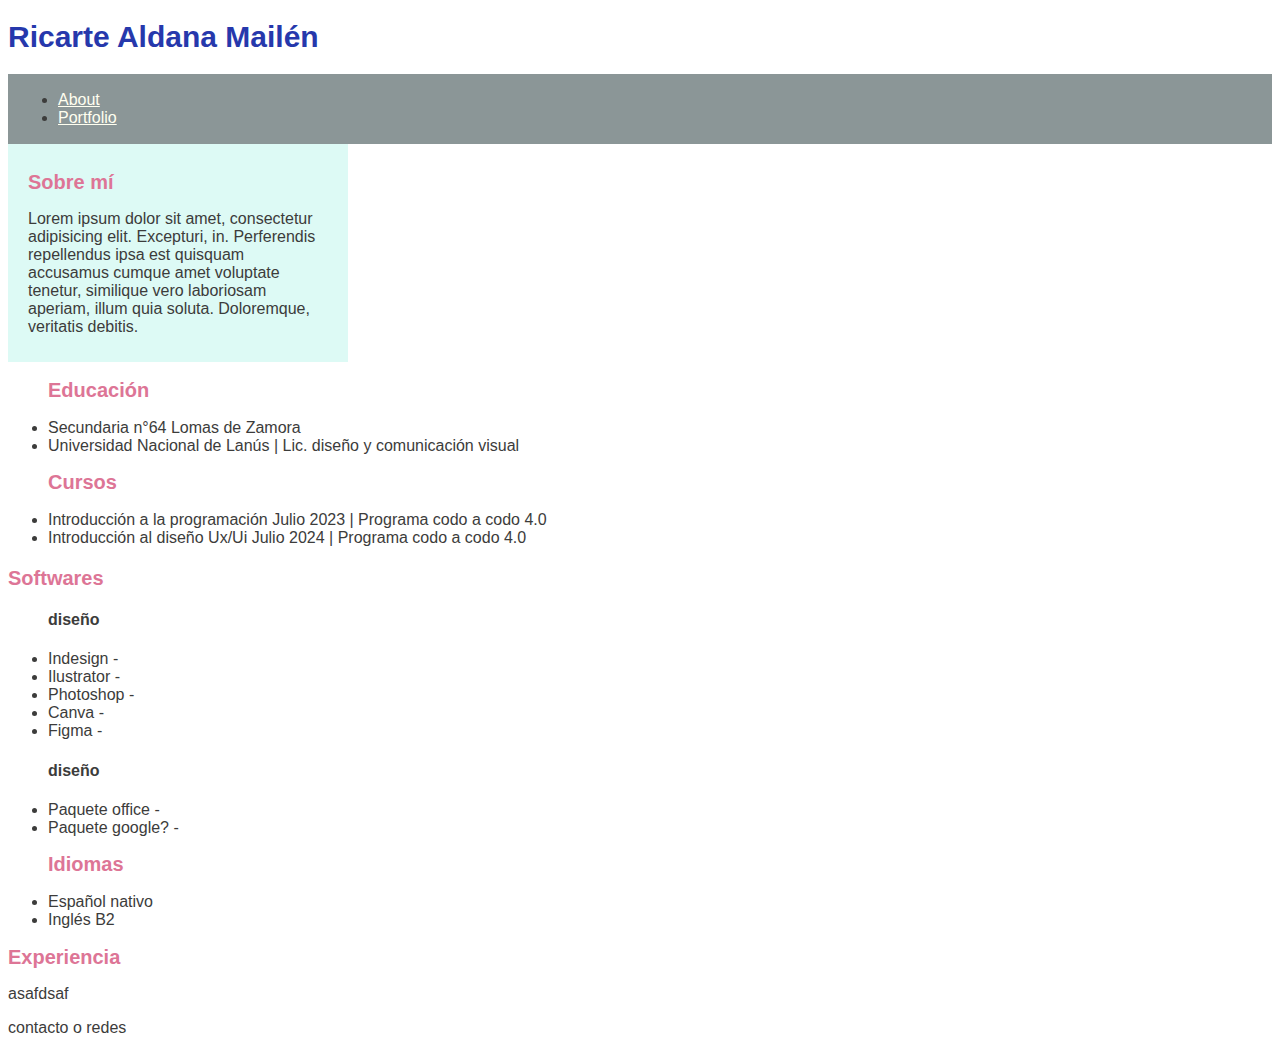
==== index.html @ f85ead5a "se agrego clases y padding a un par de cosas" ====
<!DOCTYPE html>
<html lang="es">
<head>
    <meta charset="UTF-8">
    <title>Clase 2 - css</title>
    <link href="styles.css" rel="stylesheet" type="text/css">
</head>
<body>

</body>
    <header> <h1>Ricarte Aldana Mailén</h1>
        <nav class="navega">
            <ul>
                <li><a href="#">About</a></li>
                <li><a href="#">Portfolio</a></li>
            </ul>
        </nav>
    </header>

    <main>
        <section class="sobre-mi"> <!--***SOBRE MI***-->
            <h2>Sobre mí</h2>
            <p>Lorem ipsum dolor sit amet, consectetur adipisicing elit. Excepturi, in. Perferendis repellendus ipsa est quisquam accusamus cumque amet voluptate tenetur, similique vero laboriosam aperiam, illum quia soluta. Doloremque, veritatis debitis.</p>
        </section>
        <section><!--***EDUCACION***-->
            <ul>
            <h2>Educación</h2>
                <li>Secundaria n°64 Lomas de Zamora</li>
                <li>Universidad Nacional de Lanús | Lic. diseño y comunicación visual</li>
            <h2>Cursos</h2>
                <li>Introducción a la programación 
                    Julio 2023 | Programa codo a codo 4.0</li>
              
                <li>Introducción al diseño Ux/Ui 
                    Julio 2024 | Programa codo a codo 4.0</li>
            </ul>
        </section>
        <section><!--***SOFTWARES***-->
            <h3>Softwares</h3>
            <ul><h4>diseño</h4>
                <li>Indesign - </li>
                <li>Ilustrator - </li>
                <li>Photoshop - </li>
                <li>Canva - </li>
                <li>Figma - </li>
            </ul>
            <ul><h4>diseño</h4>
                <li>Paquete office - </li>
                <li>Paquete google? -</li>
            </ul>
        </section>
        <section><!--***IDIOMAS?***-->
            <ul><h2>Idiomas</h2>
            <li>Español nativo</li>
            <li>Inglés B2</li>
        </ul>
        </section>
        <section><!--***EXPERIENCIA***-->
            <h2>Experiencia</h2>
            <p>asafdsaf</p>
           
        </section>
    </main>
    <footer>
        <p>contacto o redes</p>
    </footer>


<!-- Clase 1
    <header>
        <h1>Soy un header h1</h1>
        <span>etiqueta que funciona inline</span>
        <span>| etiqueta que funciona inline</span>
        <h2>Soy un header h2</h2>
        <h3>este es un nuevo mensaje 22.29hs</h3>
    </header>
    <nav>esto es un navegador</nav>
    <main>
        <section>
            <h3>sección h3</h3>
            <article>article</article>
            <h2>Lola</h2>
            <img src="img/lola.JPG" width="" height="200" alt="lola en el techo<3"> 
            <span> <img src="img/lola_sentada.jpg" width="" height="200" alt="lola sentada mirando el horizonte(?)"> </span>
            <span> <img src="img/lola_durmiendo.jpg" width="" height="200" alt="lola mimiendo"> </span>
           
            <h2>Simon</h2>
            <img src="img/simon.JPG" width="" height="200" alt="simon mirando tu alma"> 
            <span> <img src="img/simon_sentado.jpg" width="" height="200" alt="simon sentado en la playa"> </span>
            <span> <img src="img/simon_durmiendo.jpg" width="" height="200" alt="simon mimiendo"> </span>
        </section>
        <aside>soy un aside</aside>
    </main>
    <footer>footer</footer>



-->

</html>
<!--

subir a git: ir a consola.
escribir |  git status
            git add . (el punto añade todo los cambios, otherwise poner nombre especifico file)
            git commit -m "texto descripcion q se cambio"

            git push -u origin main
----------------------------------
            git pull para llamar los cambios hechos en github x otra personas, hacer esto antes de empezar a cambiar algo x si le pusieron notas o cosas asi)
-->
---- styles.css ----
@charset "utf-8";
h1{
    color: #2638ac;
    font-size: 30px; 
    font-family: Arial, Helvetica, sans-serif;
}
h2,h3{
    color: #DD7596;
    font-size: 20px; 
    font-family: Arial, Helvetica, sans-serif;
}
p, ul{
    color: #3C3C3B;
    font-family: 'Franklin Gothic Medium', 'Arial Narrow', Arial, sans-serif;
}
html{
    color: rgb(240, 240, 219);
}
.sobre-mi{
    background-color: rgb(221, 250, 245);
    width: 300px;
    padding-left: 20px;
    padding-right: 20px;
    padding-top: 10px;
    padding-bottom: 10px;
}
.navega{
    background-color: #8b9697; 
    padding-left: 10px;
    padding-right: 10px;
    padding-top: 1px;
    padding-bottom: 1px;
}
a{
    color: #FFFFF0;
}
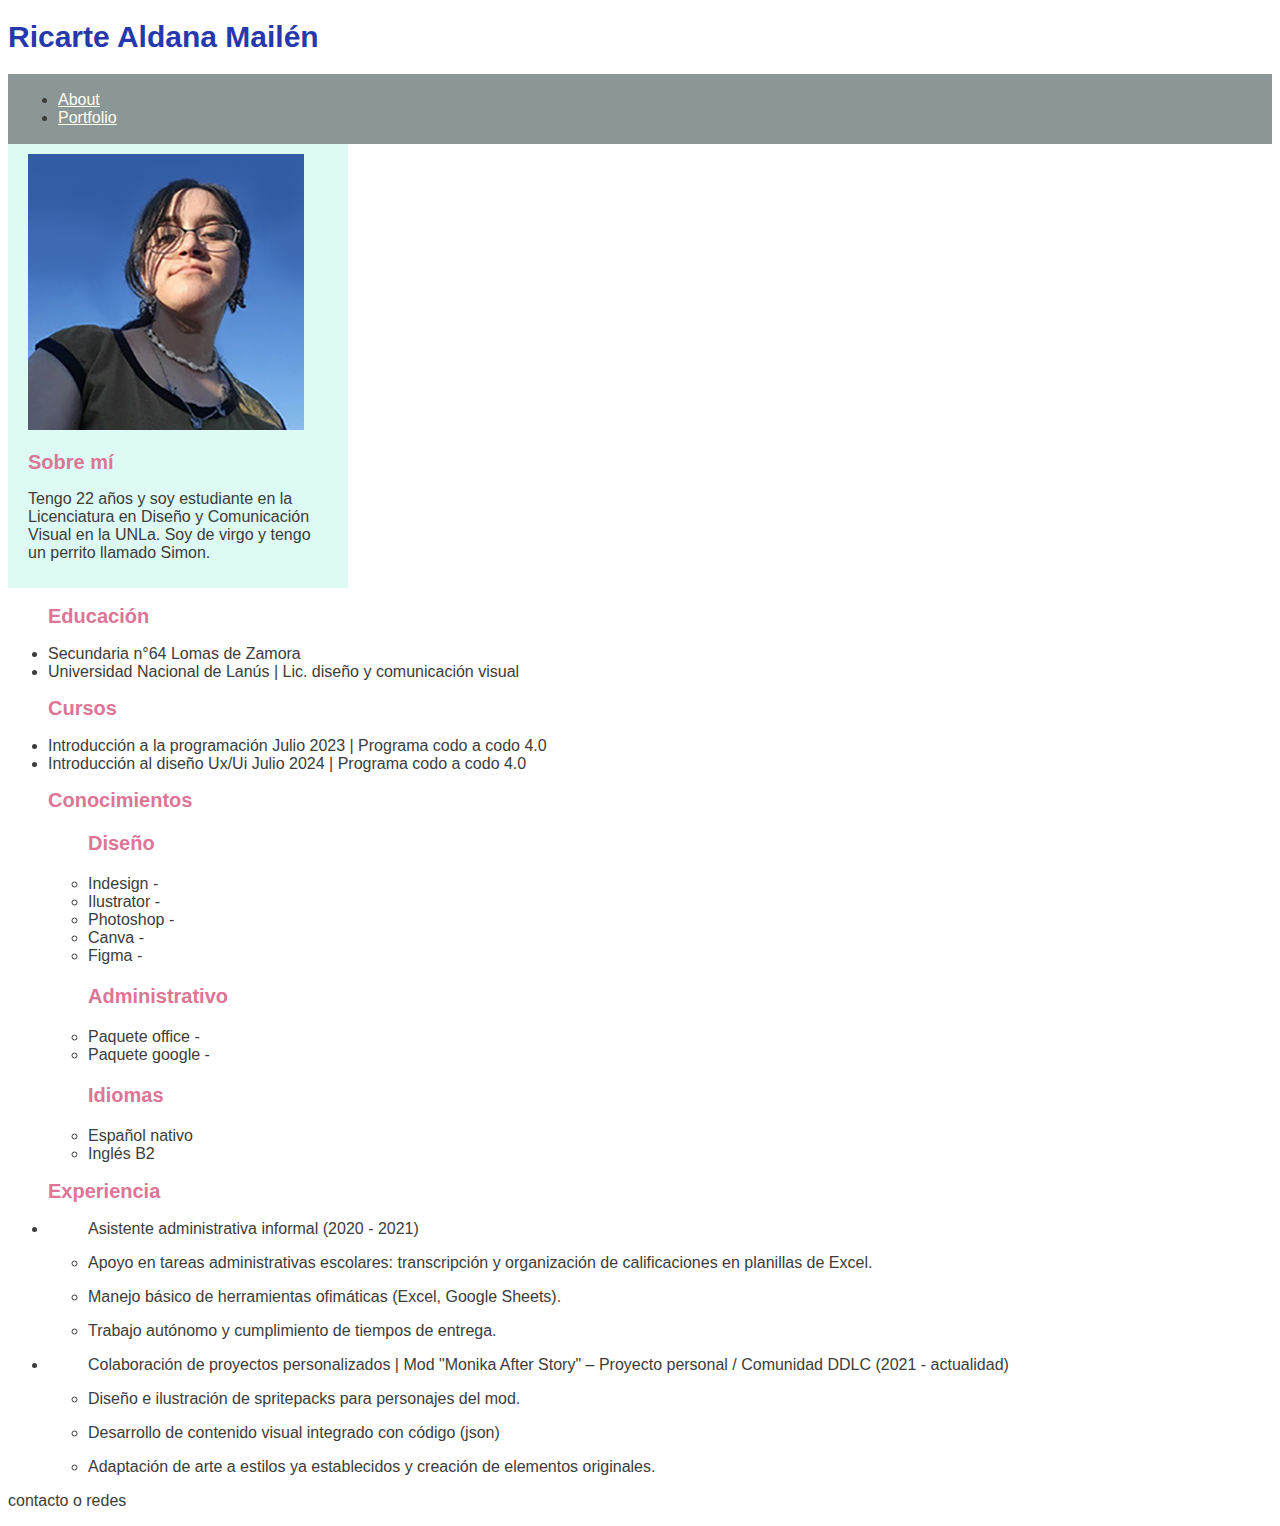
==== commit 4426e1a2: "se agregó contenido al html, corrección anidado de etiquetas" ====
--- a/index.html
+++ b/index.html
@@ -2,7 +2,7 @@
 <html lang="es">
 <head>
     <meta charset="UTF-8">
-    <title>Clase 2 - css</title>
+    <title>Ricarte Aldana Mailén</title>
     <link href="styles.css" rel="stylesheet" type="text/css">
 </head>
 <body>
@@ -13,15 +13,17 @@
             <ul>
                 <li><a href="#">About</a></li>
                 <li><a href="#">Portfolio</a></li>
+                <!--buscar forma de sacar el subrayado del link-->
             </ul>
         </nav>
     </header>
 
     <main>
-        <section class="sobre-mi"> <!--***SOBRE MI***-->
+        <aside class="sobre-mi"> <!--***SOBRE MI***-->
+            <img src="img/profile_pic.jpg" alt="profile picture"> <!--redondear imagen-->
             <h2>Sobre mí</h2>
-            <p>Lorem ipsum dolor sit amet, consectetur adipisicing elit. Excepturi, in. Perferendis repellendus ipsa est quisquam accusamus cumque amet voluptate tenetur, similique vero laboriosam aperiam, illum quia soluta. Doloremque, veritatis debitis.</p>
-        </section>
+            <p>Tengo 22 años y soy estudiante en la Licenciatura en Diseño y Comunicación Visual en la UNLa. Soy de virgo y tengo un perrito llamado Simon.</p>
+        </aside>
         <section><!--***EDUCACION***-->
             <ul>
             <h2>Educación</h2>
@@ -35,30 +37,47 @@
                     Julio 2024 | Programa codo a codo 4.0</li>
             </ul>
         </section>
-        <section><!--***SOFTWARES***-->
-            <h3>Softwares</h3>
-            <ul><h4>diseño</h4>
+        <section><!--***Conocimientos (diseño, administrativo, idiomas)***-->
+            <ul><h2>Conocimientos</h2>
+            <ul><h3>Diseño</h3>
                 <li>Indesign - </li>
                 <li>Ilustrator - </li>
                 <li>Photoshop - </li>
                 <li>Canva - </li>
                 <li>Figma - </li>
             </ul>
-            <ul><h4>diseño</h4>
+            <ul><h3>Administrativo</h3>
                 <li>Paquete office - </li>
-                <li>Paquete google? -</li>
+                <li>Paquete google -</li>
             </ul>
-        </section>
-        <section><!--***IDIOMAS?***-->
-            <ul><h2>Idiomas</h2>
-            <li>Español nativo</li>
-            <li>Inglés B2</li>
+            <ul><h3>Idiomas</h3>
+                <li>Español nativo</li>
+                <li>Inglés B2</li>
+            </ul>
         </ul>
         </section>
+
+
         <section><!--***EXPERIENCIA***-->
-            <h2>Experiencia</h2>
-            <p>asafdsaf</p>
-           
+            <ul><h2>Experiencia</h2>
+                <li>
+                    <ul>Asistente administrativa informal
+                    (2020 - 2021) 
+                        <li><p>Apoyo en tareas administrativas escolares: transcripción y organización de calificaciones en planillas de Excel.</p></li>
+                        <li><p> Manejo básico de herramientas ofimáticas (Excel, Google Sheets).</p></li>
+                        <li><p>Trabajo autónomo y cumplimiento de tiempos de entrega.</p></li>
+                    </ul>
+                </li>
+                <li>
+                    <ul> Colaboración de proyectos personalizados | Mod "Monika After Story" – Proyecto personal / Comunidad DDLC 
+                        (2021 - actualidad)
+                        <li><p>Diseño e ilustración de spritepacks para personajes del mod.</p></li>
+                        <li><p>Desarrollo de contenido visual integrado con código (json)</p></li>
+                        <li><p>Adaptación de arte a estilos ya establecidos y creación de elementos originales.</p></li>
+
+                    </ul>
+                </li>            
+            </ul>
         </section>
     </main>
     <footer>
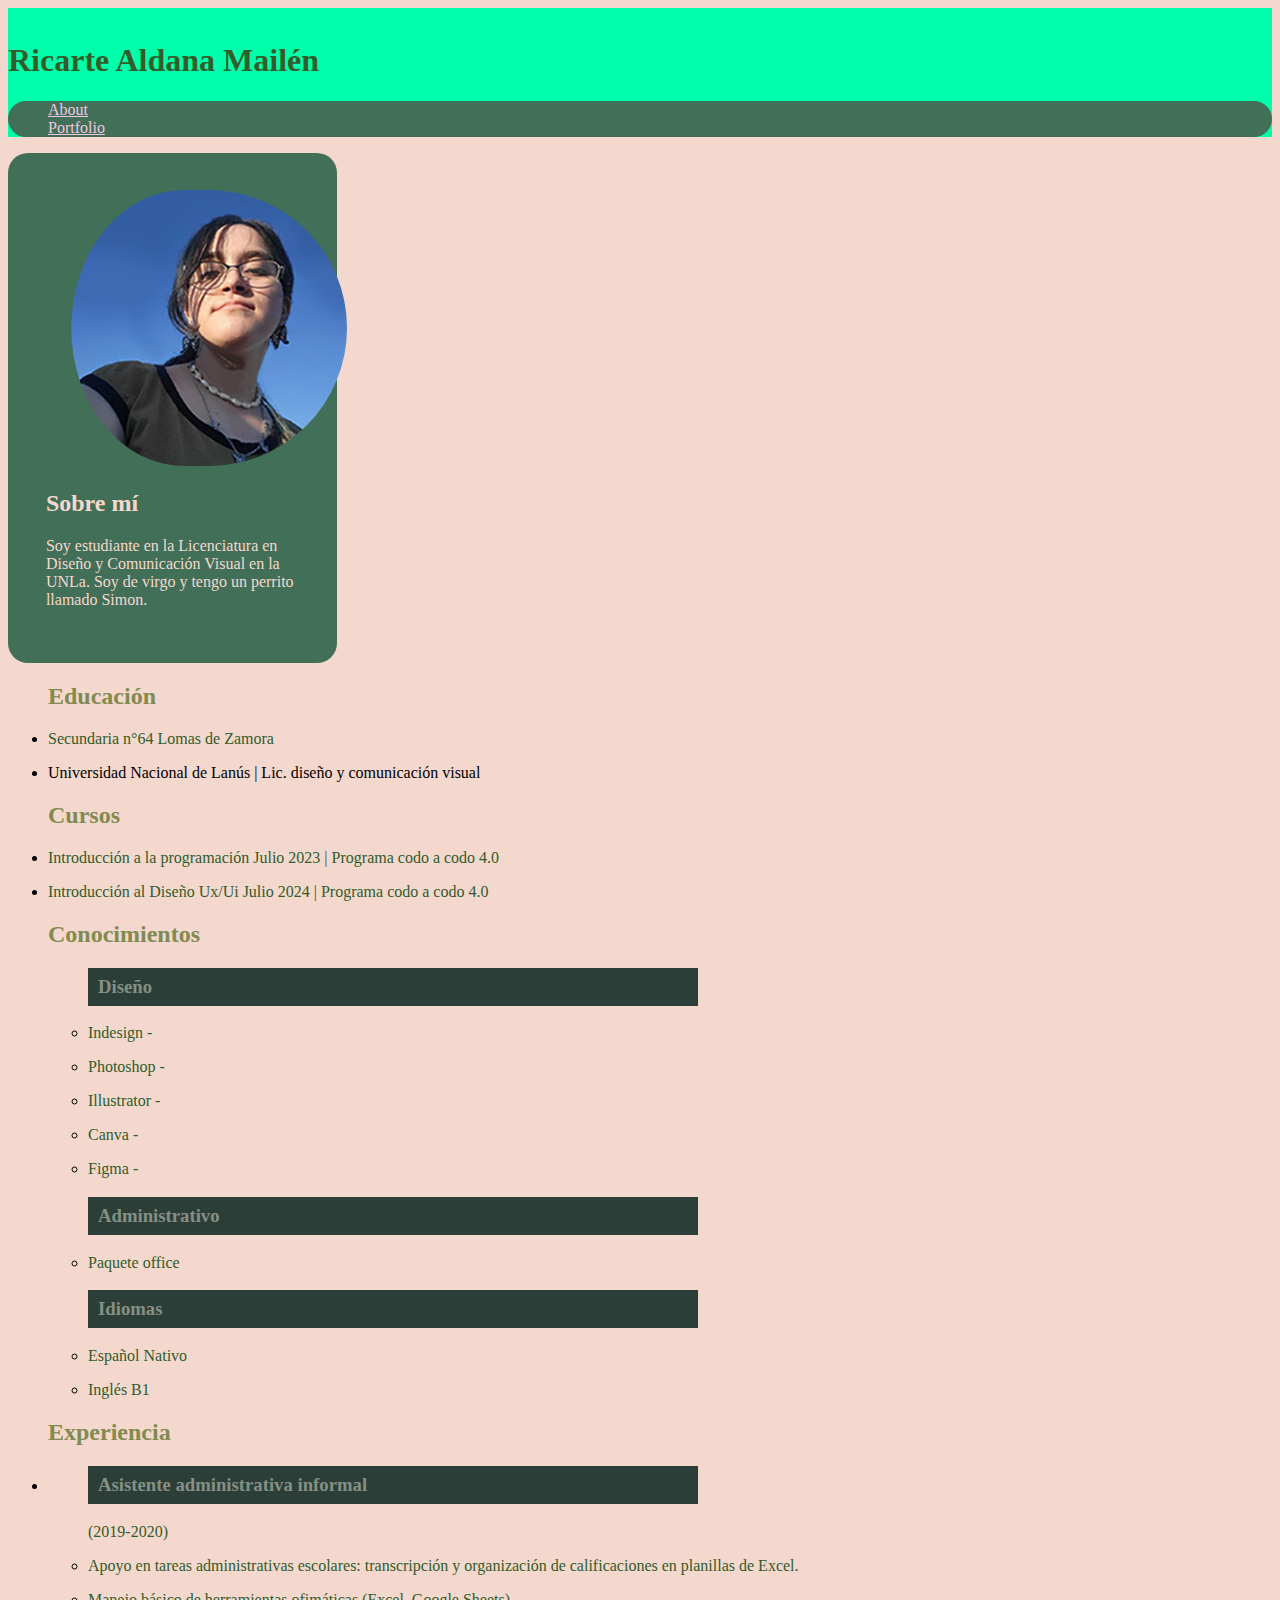
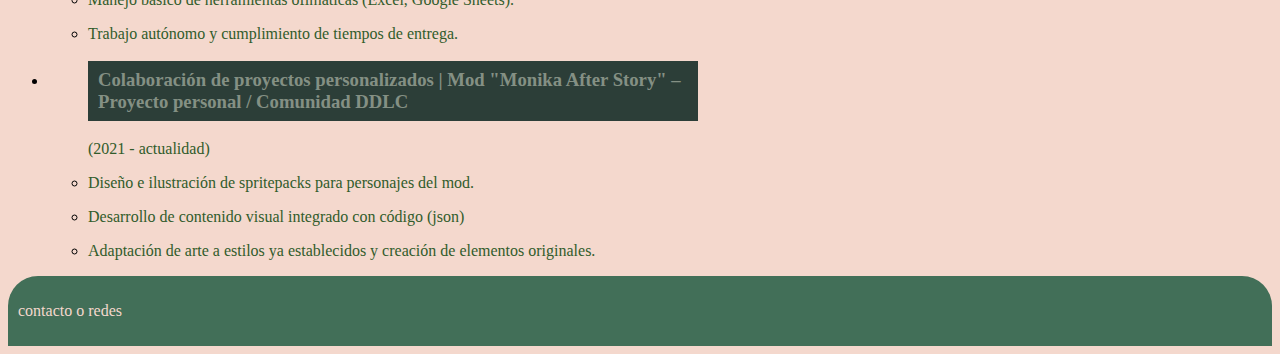
==== commit 89f5a998: "se edito colores, agrego padding en casi todo, aplico algo de css, pero falta ordenar bien el css" ====
--- a/index.html
+++ b/index.html
@@ -11,9 +11,9 @@
     <header> <h1>Ricarte Aldana Mailén</h1>
         <nav class="navega">
             <ul>
-                <li><a href="#">About</a></li>
-                <li><a href="#">Portfolio</a></li>
-                <!--buscar forma de sacar el subrayado del link-->
+                <li class="item_nav"><a href="#">About</a></li>
+                <li class="item_nave"><a href="#">Portfolio</a></li>
+                <!--buscar forma de sacar el subrayado del link y el punto del item-->
             </ul>
         </nav>
     </header>
@@ -21,38 +21,38 @@
     <main>
         <aside class="sobre-mi"> <!--***SOBRE MI***-->
             <img src="img/profile_pic.jpg" alt="profile picture"> <!--redondear imagen-->
-            <h2>Sobre mí</h2>
-            <p>Tengo 22 años y soy estudiante en la Licenciatura en Diseño y Comunicación Visual en la UNLa. Soy de virgo y tengo un perrito llamado Simon.</p>
+            <h2 class= "aboutme">Sobre mí</h2>
+            <p class="negativep">Soy  estudiante en la Licenciatura en Diseño y Comunicación Visual en la UNLa. Soy de virgo y tengo un perrito llamado Simon.</p>
         </aside>
         <section><!--***EDUCACION***-->
             <ul>
             <h2>Educación</h2>
-                <li>Secundaria n°64 Lomas de Zamora</li>
+            <li><p>Secundaria n°64 Lomas de Zamora</p></li>
                 <li>Universidad Nacional de Lanús | Lic. diseño y comunicación visual</li>
             <h2>Cursos</h2>
-                <li>Introducción a la programación 
-                    Julio 2023 | Programa codo a codo 4.0</li>
+            <li><p>Introducción a la programación 
+                    Julio 2023 | Programa codo a codo 4.0</p></li>
               
-                <li>Introducción al diseño Ux/Ui 
-                    Julio 2024 | Programa codo a codo 4.0</li>
+            <li><p>Introducción al Diseño Ux/Ui
+                    Julio 2024 | Programa codo a codo 4.0</p></li>
             </ul>
         </section>
         <section><!--***Conocimientos (diseño, administrativo, idiomas)***-->
             <ul><h2>Conocimientos</h2>
             <ul><h3>Diseño</h3>
-                <li>Indesign - </li>
-                <li>Ilustrator - </li>
-                <li>Photoshop - </li>
-                <li>Canva - </li>
-                <li>Figma - </li>
+                <li><p> Indesign - </p></li>
+                <li><p> Photoshop - </p></li>
+                <li><p> Illustrator - </p></li>
+                <li><p> Canva - </p></li>
+                <li><p> Figma - </p></li>
+
             </ul>
             <ul><h3>Administrativo</h3>
-                <li>Paquete office - </li>
-                <li>Paquete google -</li>
+                <li><p>Paquete office </p></li>
             </ul>
             <ul><h3>Idiomas</h3>
-                <li>Español nativo</li>
-                <li>Inglés B2</li>
+                <li><p>Español Nativo </p> </li>
+                <li><p>Inglés B1</p> </li>
             </ul>
         </ul>
         </section>
@@ -61,16 +61,16 @@
         <section><!--***EXPERIENCIA***-->
             <ul><h2>Experiencia</h2>
                 <li>
-                    <ul>Asistente administrativa informal
-                    (2020 - 2021) 
+                    <ul> <h3>Asistente administrativa informal </h3>
+                    <p class="dates1" >(2019-2020)</p>
                         <li><p>Apoyo en tareas administrativas escolares: transcripción y organización de calificaciones en planillas de Excel.</p></li>
                         <li><p> Manejo básico de herramientas ofimáticas (Excel, Google Sheets).</p></li>
                         <li><p>Trabajo autónomo y cumplimiento de tiempos de entrega.</p></li>
                     </ul>
                 </li>
                 <li>
-                    <ul> Colaboración de proyectos personalizados | Mod "Monika After Story" – Proyecto personal / Comunidad DDLC 
-                        (2021 - actualidad)
+                    <ul>  <h3> Colaboración de proyectos personalizados | Mod "Monika After Story" – Proyecto personal / Comunidad DDLC </h3>
+                        <p class="dates2"> (2021 - actualidad) </p>
                         <li><p>Diseño e ilustración de spritepacks para personajes del mod.</p></li>
                         <li><p>Desarrollo de contenido visual integrado con código (json)</p></li>
                         <li><p>Adaptación de arte a estilos ya establecidos y creación de elementos originales.</p></li>
@@ -81,7 +81,7 @@
         </section>
     </main>
     <footer>
-        <p>contacto o redes</p>
+        <p class="contacto" >  contacto o redes   </p>
     </footer>
 
 
--- a/styles.css
+++ b/styles.css
@@ -1,36 +1,76 @@
 @charset "utf-8";
-h1{
-    color: #2638ac;
-    font-size: 30px; 
-    font-family: Arial, Helvetica, sans-serif;
+body{
+    background-color: #f4d8cd;
 }
-h2,h3{
-    color: #DD7596;
-    font-size: 20px; 
-    font-family: Arial, Helvetica, sans-serif;
+header{
+    color: #315c2b;
+    background-color: rgb(0, 255, 170);
+    padding-top: 1%;
+
+     /*no se si es mi pantalla -una tv- pero se ve muy oscuro el color en la pagina*/
 }
-p, ul{
-    color: #3C3C3B;
-    font-family: 'Franklin Gothic Medium', 'Arial Narrow', Arial, sans-serif;
+
+nav{
+    background-color: #426f58;
+   border-radius: 20px;
+     /*que seas medio transparente maybe, no tan tosco*/
+
 }
-html{
-    color: rgb(240, 240, 219);
+img{
+    border-radius: 200px;   
+    flex-wrap: wrap;
+    flex-direction: column;
+    padding-left: 10%;
+    /* buscar como alinear imagen en el centro del aside*/
 }
-.sobre-mi{
-    background-color: rgb(221, 250, 245);
-    width: 300px;
-    padding-left: 20px;
-    padding-right: 20px;
-    padding-top: 10px;
-    padding-bottom: 10px;
+.item_nav, .item_nave{ 
+    list-style: none;
+    /*ver flexbox de neuvo, como hacer que los dos cosos de nav esten uno al lado del otro*/
+    
 }
-.navega{
-    background-color: #8b9697; 
-    padding-left: 10px;
-    padding-right: 10px;
-    padding-top: 1px;
-    padding-bottom: 1px;
+.aboutme,.negativep, .contacto{
+    color: #f4d8cd;
 }
 a{
-    color: #FFFFF0;
-}+    color: #eec8e0;
+}
+aside{
+    background-color: #426f58;
+    color: #eec8e0;
+    padding: 3%;
+    border-radius: 20px;
+    width:20%;
+    align-items: center;
+}
+
+footer{
+    background-color: #426f58;
+    padding: 10px;
+    border-top-left-radius:30px;
+    border-top-right-radius: 30px; 
+
+}
+
+h2{
+    color: #818b51;
+}
+h3{
+    color: #849084;
+    background-color: #2c3e38;
+    padding-top: 8px;
+    padding-bottom: 8px;
+    padding-left: 10px;
+   width: 600px
+}
+p{
+    color:#315c2b;
+}
+
+/*
+392f5a violeta oscuro uva
+f092dd rosa un toque mas oscuro
+eec8e0 rosa claro claro
+a8c7bb menta clara
+
+4ECDC4
+*/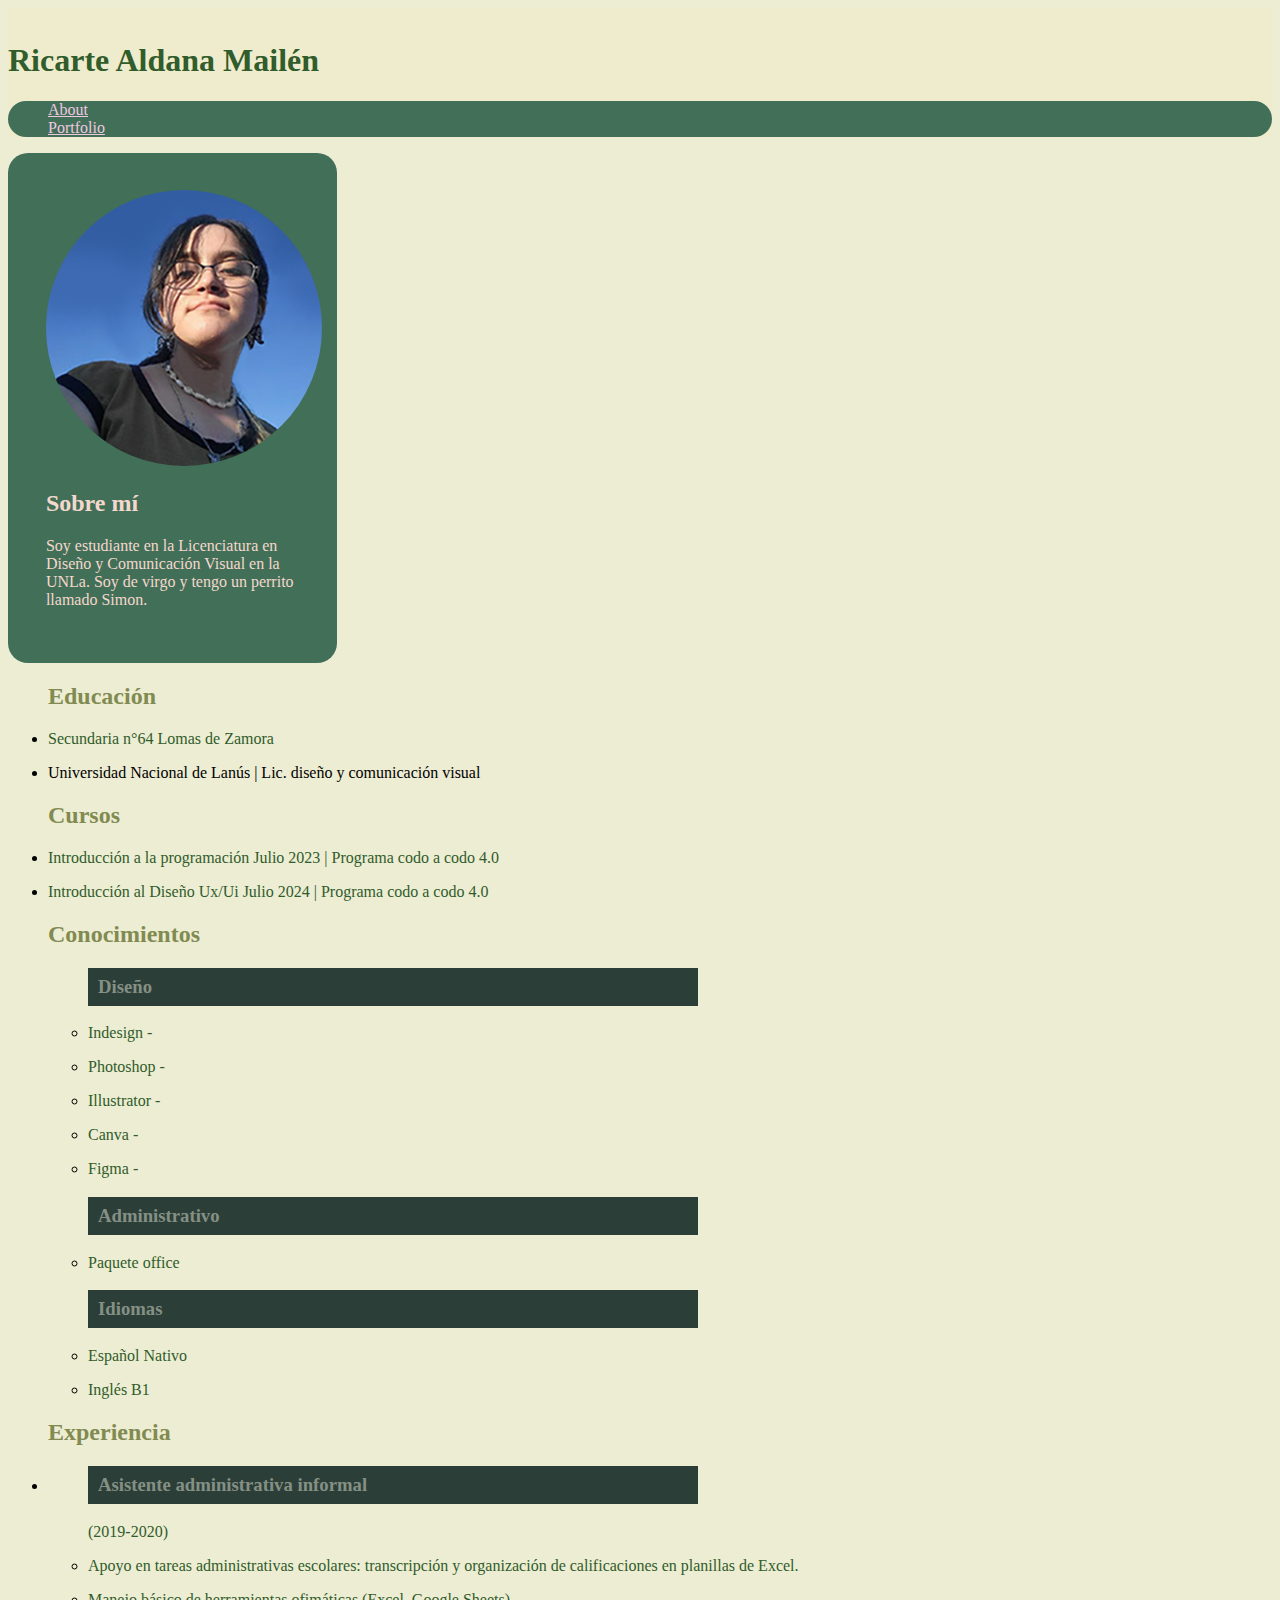
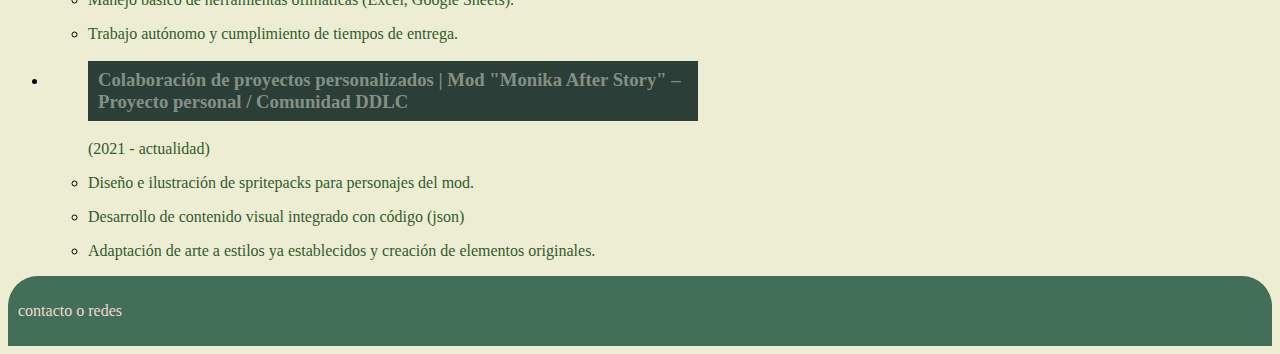
==== commit 2f718fa8: "se corrigió color de header y background main" ====
--- a/index.html
+++ b/index.html
@@ -81,7 +81,7 @@
         </section>
     </main>
     <footer>
-        <p class="contacto" >  contacto o redes   </p>
+        <p class="contacto" >  contacto o redes </p>
     </footer>
 
 
--- a/styles.css
+++ b/styles.css
@@ -1,10 +1,10 @@
 @charset "utf-8";
 body{
-    background-color: #f4d8cd;
+    background-color: #ededd3;
 }
 header{
     color: #315c2b;
-    background-color: rgb(0, 255, 170);
+    background-color: rgb(239, 236, 205);
     padding-top: 1%;
 
      /*no se si es mi pantalla -una tv- pero se ve muy oscuro el color en la pagina*/
@@ -20,7 +20,6 @@
     border-radius: 200px;   
     flex-wrap: wrap;
     flex-direction: column;
-    padding-left: 10%;
     /* buscar como alinear imagen en el centro del aside*/
 }
 .item_nav, .item_nave{ 
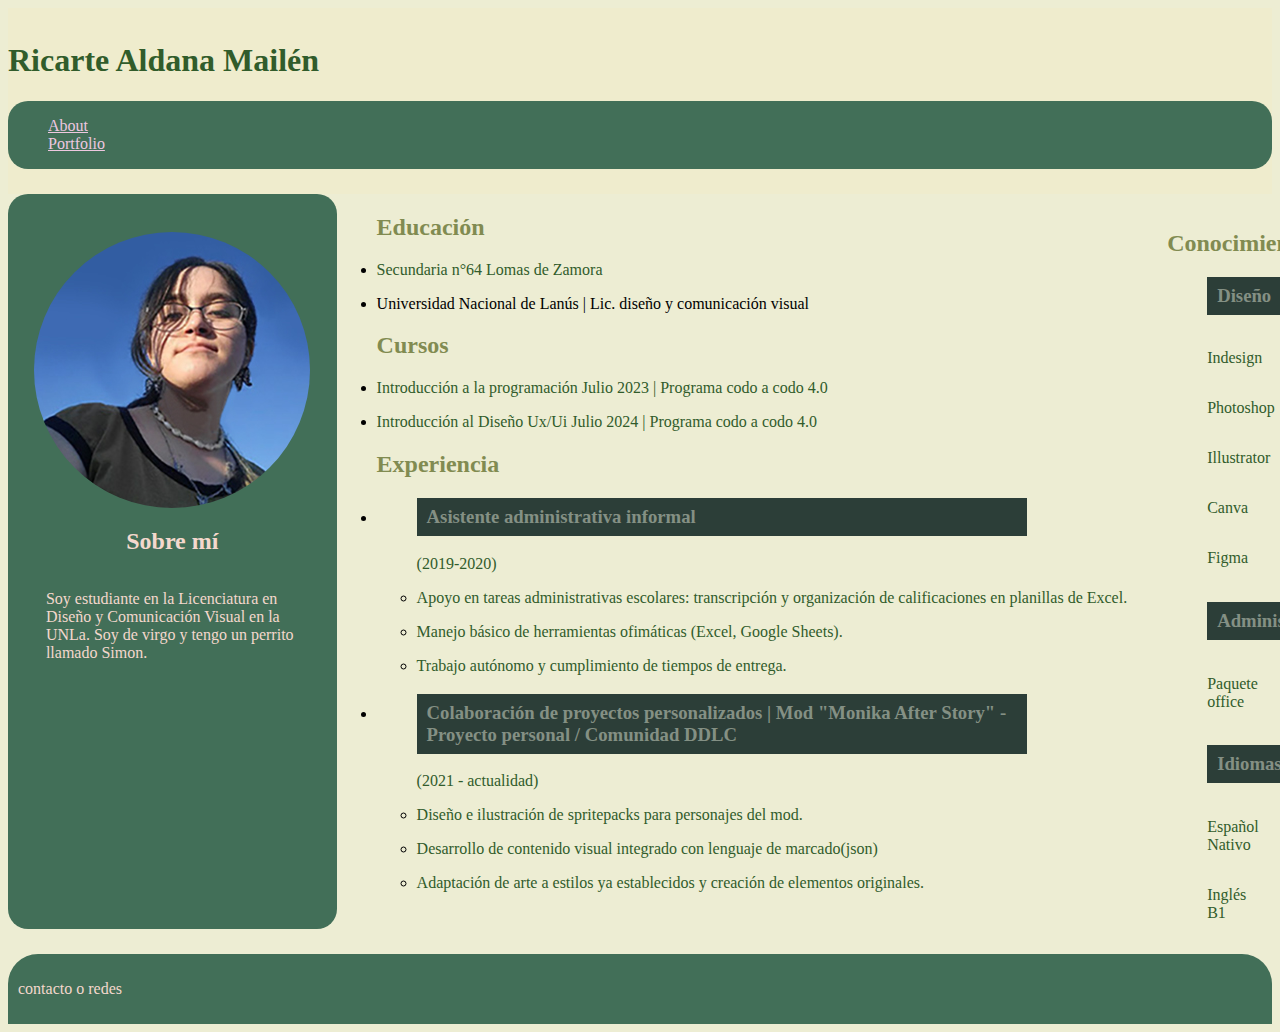
==== commit 7d1dfa43: "se agrego flexbox a casi todo, falta terminar de arreglar el flex y agregar tipografías." ====
--- a/index.html
+++ b/index.html
@@ -24,97 +24,74 @@
             <h2 class= "aboutme">Sobre mí</h2>
             <p class="negativep">Soy  estudiante en la Licenciatura en Diseño y Comunicación Visual en la UNLa. Soy de virgo y tengo un perrito llamado Simon.</p>
         </aside>
-        <section><!--***EDUCACION***-->
-            <ul>
-            <h2>Educación</h2>
-            <li><p>Secundaria n°64 Lomas de Zamora</p></li>
-                <li>Universidad Nacional de Lanús | Lic. diseño y comunicación visual</li>
-            <h2>Cursos</h2>
-            <li><p>Introducción a la programación 
-                    Julio 2023 | Programa codo a codo 4.0</p></li>
-              
-            <li><p>Introducción al Diseño Ux/Ui
-                    Julio 2024 | Programa codo a codo 4.0</p></li>
-            </ul>
-        </section>
-        <section><!--***Conocimientos (diseño, administrativo, idiomas)***-->
-            <ul><h2>Conocimientos</h2>
-            <ul><h3>Diseño</h3>
-                <li><p> Indesign - </p></li>
-                <li><p> Photoshop - </p></li>
-                <li><p> Illustrator - </p></li>
-                <li><p> Canva - </p></li>
-                <li><p> Figma - </p></li>
+        <section class="cuerpocv">
+            <section>
+                <section><!--***EDUCACION***-->
+                <ul>
+                <h2>Educación</h2>
+                <li><p>Secundaria n°64 Lomas de Zamora</p></li>
+                    <li>Universidad Nacional de Lanús | Lic. diseño y comunicación visual</li>
+                <h2>Cursos</h2>
+                <li><p>Introducción a la programación 
+                        Julio 2023 | Programa codo a codo 4.0</p></li>
+                
+                <li><p>Introducción al Diseño Ux/Ui
+                        Julio 2024 | Programa codo a codo 4.0</p></li>
+                </ul>
+            </section>
+         
 
-            </ul>
-            <ul><h3>Administrativo</h3>
-                <li><p>Paquete office </p></li>
-            </ul>
-            <ul><h3>Idiomas</h3>
-                <li><p>Español Nativo </p> </li>
-                <li><p>Inglés B1</p> </li>
-            </ul>
-        </ul>
+            <section><!--***EXPERIENCIA***-->
+                <ul><h2>Experiencia</h2>
+                    <li>
+                        <ul> <h3>Asistente administrativa informal </h3>
+                        <p class="dates1" >(2019-2020)</p>
+                            <li><p>Apoyo en tareas administrativas escolares: transcripción y organización de calificaciones en planillas de Excel.</p></li>
+                            <li><p> Manejo básico de herramientas ofimáticas (Excel, Google Sheets).</p></li>
+                            <li><p>Trabajo autónomo y cumplimiento de tiempos de entrega.</p></li>
+                        </ul>
+                    </li>
+                    <li>
+                        <ul>  <h3> Colaboración de proyectos personalizados | Mod "Monika After Story" - Proyecto personal / Comunidad DDLC </h3>
+                            <p class="dates2"> (2021 - actualidad) </p>
+                            <li><p>Diseño e ilustración de spritepacks para personajes del mod.</p></li>
+                            <li><p>Desarrollo de contenido visual integrado con lenguaje de marcado(json)</p></li>
+                            <li><p>Adaptación de arte a estilos ya establecidos y creación de elementos originales.</p></li>
+    
+                        </ul>
+                    </li>            
+                </ul>
+            </section>
+            </section>
+            <section class="conocimientos"        ><!--***Conocimientos (diseño, administrativo, idiomas)***-->
+                <ul><h2>Conocimientos</h2>
+                    <ul><h3>Diseño</h3>
+                        <li class="p1"><p> Indesign </p></li>
+                        <li class="p2"><p> Photoshop </p></li>
+                        <li class="p3"><p> Illustrator</p></li>
+                        <li class="p4"><p> Canva</p></li>
+                        <li class="p5"><p> Figma</p></li>
+                    </ul>
+                    <ul><h3>Administrativo</h3>
+                        <li class="p6"><p>Paquete office  </p></li>
+                    </ul>
+                    <ul><h3>Idiomas</h3>
+                        <li class="p7"><p>Español Nativo</p></li>
+                        <li class="p8"><p>Inglés B1</p> </li>
+                    </ul>
+                </ul>
+            </section>
         </section>
 
-
-        <section><!--***EXPERIENCIA***-->
-            <ul><h2>Experiencia</h2>
-                <li>
-                    <ul> <h3>Asistente administrativa informal </h3>
-                    <p class="dates1" >(2019-2020)</p>
-                        <li><p>Apoyo en tareas administrativas escolares: transcripción y organización de calificaciones en planillas de Excel.</p></li>
-                        <li><p> Manejo básico de herramientas ofimáticas (Excel, Google Sheets).</p></li>
-                        <li><p>Trabajo autónomo y cumplimiento de tiempos de entrega.</p></li>
-                    </ul>
-                </li>
-                <li>
-                    <ul>  <h3> Colaboración de proyectos personalizados | Mod "Monika After Story" – Proyecto personal / Comunidad DDLC </h3>
-                        <p class="dates2"> (2021 - actualidad) </p>
-                        <li><p>Diseño e ilustración de spritepacks para personajes del mod.</p></li>
-                        <li><p>Desarrollo de contenido visual integrado con código (json)</p></li>
-                        <li><p>Adaptación de arte a estilos ya establecidos y creación de elementos originales.</p></li>
-
-                    </ul>
-                </li>            
-            </ul>
-        </section>
+        
     </main>
     <footer>
-        <p class="contacto" >  contacto o redes </p>
+        <p class="contacto" >  contacto o redes 
+            
+        </p>
     </footer>
 
 
-<!-- Clase 1
-    <header>
-        <h1>Soy un header h1</h1>
-        <span>etiqueta que funciona inline</span>
-        <span>| etiqueta que funciona inline</span>
-        <h2>Soy un header h2</h2>
-        <h3>este es un nuevo mensaje 22.29hs</h3>
-    </header>
-    <nav>esto es un navegador</nav>
-    <main>
-        <section>
-            <h3>sección h3</h3>
-            <article>article</article>
-            <h2>Lola</h2>
-            <img src="img/lola.JPG" width="" height="200" alt="lola en el techo<3"> 
-            <span> <img src="img/lola_sentada.jpg" width="" height="200" alt="lola sentada mirando el horizonte(?)"> </span>
-            <span> <img src="img/lola_durmiendo.jpg" width="" height="200" alt="lola mimiendo"> </span>
-           
-            <h2>Simon</h2>
-            <img src="img/simon.JPG" width="" height="200" alt="simon mirando tu alma"> 
-            <span> <img src="img/simon_sentado.jpg" width="" height="200" alt="simon sentado en la playa"> </span>
-            <span> <img src="img/simon_durmiendo.jpg" width="" height="200" alt="simon mimiendo"> </span>
-        </section>
-        <aside>soy un aside</aside>
-    </main>
-    <footer>footer</footer>
-
-
-
--->
 
 </html>
 <!--
--- a/styles.css
+++ b/styles.css
@@ -2,37 +2,31 @@
 body{
     background-color: #ededd3;
 }
+main{
+    display: flex;
+    flex-direction: row;
+}
+
 header{
     color: #315c2b;
     background-color: rgb(239, 236, 205);
     padding-top: 1%;
+    display: flex;
+    flex-direction: column;
 
      /*no se si es mi pantalla -una tv- pero se ve muy oscuro el color en la pagina*/
 }
 
 nav{
     background-color: #426f58;
-   border-radius: 20px;
+    border-radius: 20px;
      /*que seas medio transparente maybe, no tan tosco*/
-
-}
-img{
-    border-radius: 200px;   
-    flex-wrap: wrap;
-    flex-direction: column;
-    /* buscar como alinear imagen en el centro del aside*/
-}
-.item_nav, .item_nave{ 
-    list-style: none;
-    /*ver flexbox de neuvo, como hacer que los dos cosos de nav esten uno al lado del otro*/
-    
-}
-.aboutme,.negativep, .contacto{
-    color: #f4d8cd;
+    margin-bottom: 2%;
 }
 a{
     color: #eec8e0;
 }
+
 aside{
     background-color: #426f58;
     color: #eec8e0;
@@ -40,6 +34,15 @@
     border-radius: 20px;
     width:20%;
     align-items: center;
+    display: flex;
+    flex-direction: column;
+    margin-bottom: 2%;
+}
+img{
+    border-radius: 200px;   
+    flex-wrap: wrap;
+    flex-direction: column;
+    
 }
 
 footer{
@@ -47,7 +50,6 @@
     padding: 10px;
     border-top-left-radius:30px;
     border-top-right-radius: 30px; 
-
 }
 
 h2{
@@ -59,11 +61,46 @@
     padding-top: 8px;
     padding-bottom: 8px;
     padding-left: 10px;
-   width: 600px
+    width: 600px
 }
 p{
     color:#315c2b;
 }
+
+
+
+
+
+.item_nav, .item_nave{ 
+    list-style: none;
+    /*ver flexbox de neuvo, como hacer que los dos cosos de nav esten uno al lado del otro*/
+    display: flex;
+    flex-direction: row;
+}
+
+.aboutme,.negativep, .contacto{
+    color: #f4d8cd;
+}
+
+
+
+.cuerpocv{
+    display:flex;
+    flex-direction: row
+    
+}
+.conocimientos{
+    display: flex;
+    flex-direction: column;
+    width: 120px;
+}
+.p1, .p2, .p3, .p4, .p5, .p6, .p7, .p8{
+    display: flex;
+    flex-direction: row;
+}
+
+
+
 
 /*
 392f5a violeta oscuro uva
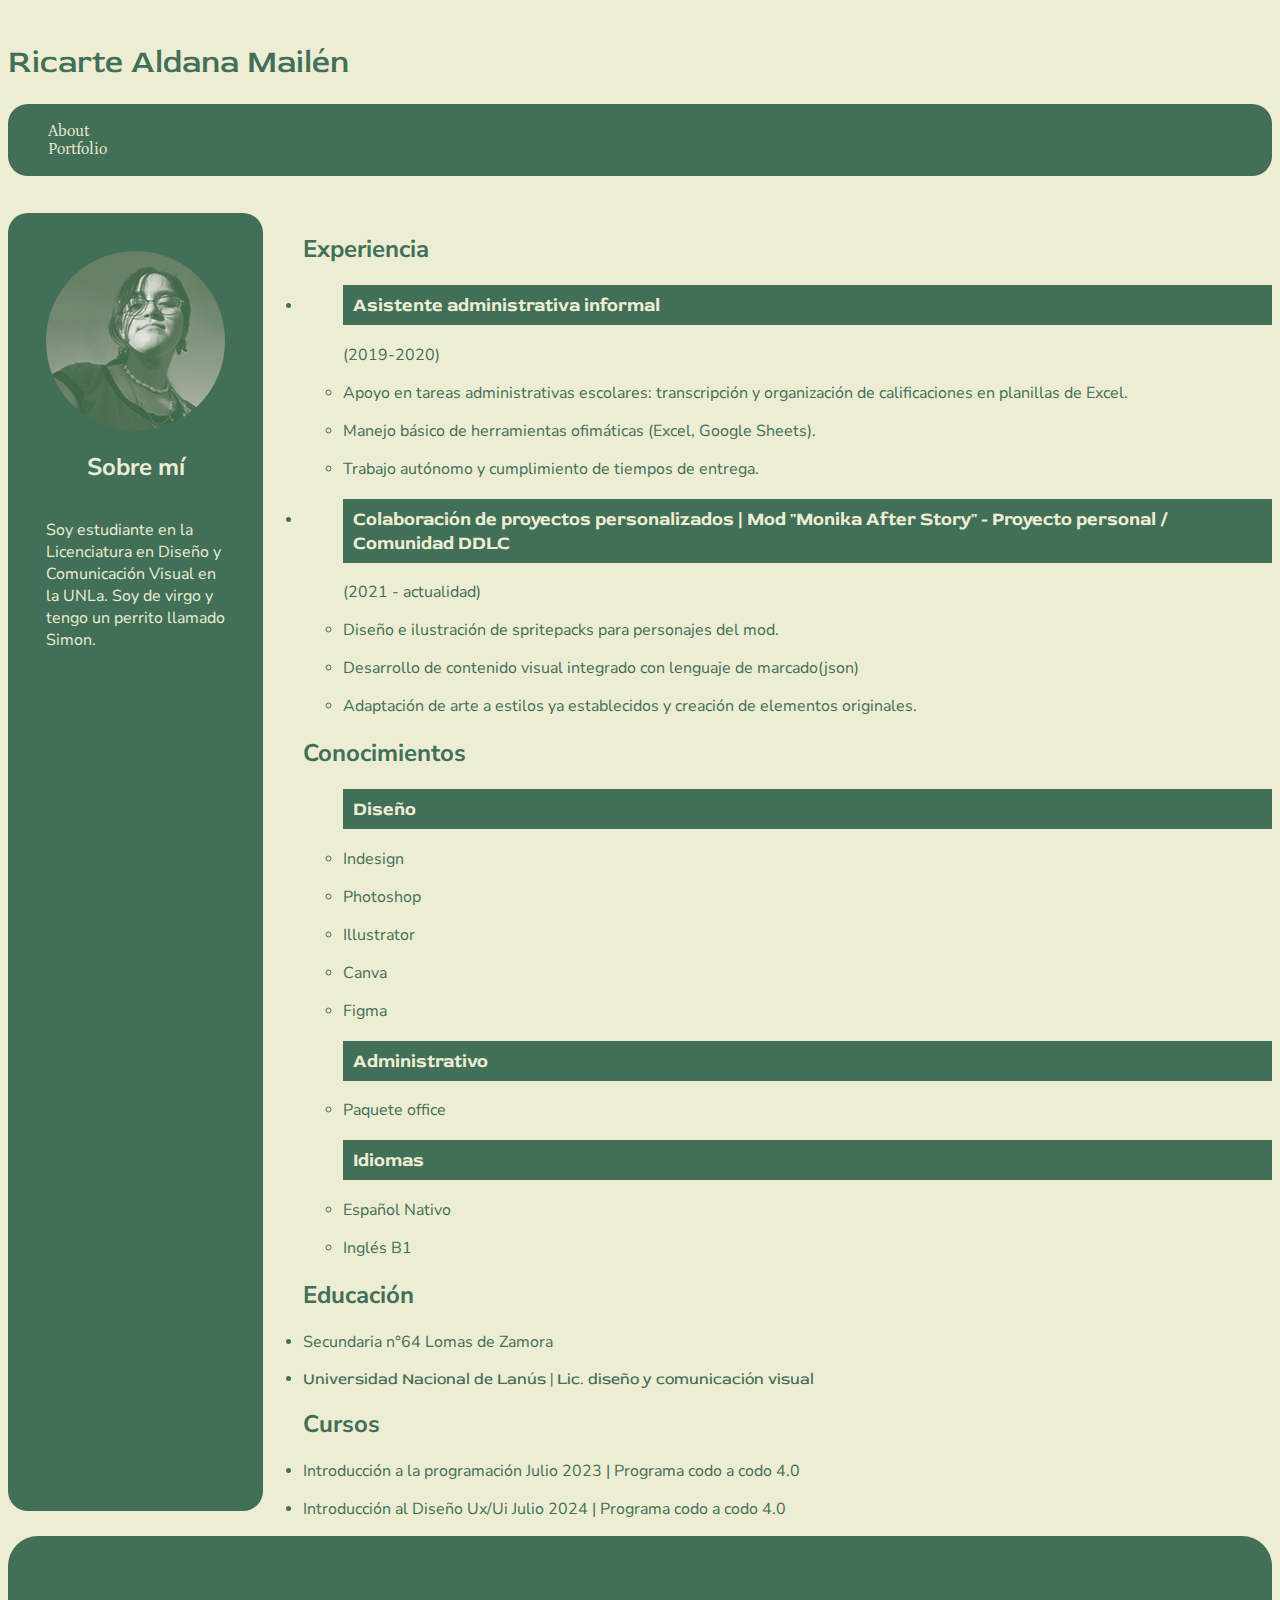
==== commit 0c959122: "se agregaron fuentes. Falta arreglar flex" ====
--- a/index.html
+++ b/index.html
@@ -4,6 +4,11 @@
     <meta charset="UTF-8">
     <title>Ricarte Aldana Mailén</title>
     <link href="styles.css" rel="stylesheet" type="text/css">
+    <link rel="icon" type="image/png" href="/prueba-clase1/img/favicon.png">
+    <link rel="preconnect" href="https://fonts.googleapis.com">
+    <link rel="preconnect" href="https://fonts.gstatic.com" crossorigin>
+    <link href="https://fonts.googleapis.com/css2?family=Nunito+Sans:ital,opsz,wght@0,6..12,200..1000;1,6..12,200..1000&family=Petrona:ital,wght@0,100..900;1,100..900&family=Red+Rose:wght@300..700&display=swap" rel="stylesheet">
+
 </head>
 <body>
 
@@ -19,13 +24,52 @@
     </header>
 
     <main>
-        <aside class="sobre-mi"> <!--***SOBRE MI***-->
+        <aside> <!--***SOBRE MI***-->
             <img src="img/profile_pic.jpg" alt="profile picture"> <!--redondear imagen-->
             <h2 class= "aboutme">Sobre mí</h2>
-            <p class="negativep">Soy  estudiante en la Licenciatura en Diseño y Comunicación Visual en la UNLa. Soy de virgo y tengo un perrito llamado Simon.</p>
+            <p class="aboutme2">Soy  estudiante en la Licenciatura en Diseño y Comunicación Visual en la UNLa. Soy de virgo y tengo un perrito llamado Simon.</p>
         </aside>
         <section class="cuerpocv">
             <section>
+                <section><!--***EXPERIENCIA***-->
+                    <ul  class="experiencia"><h2>Experiencia</h2>
+                        <li>
+                            <ul> <h3>Asistente administrativa informal </h3>
+                            <p class="dates1" >(2019-2020)</p>
+                                <li><p>Apoyo en tareas administrativas escolares: transcripción y organización de calificaciones en planillas de Excel.</p></li>
+                                <li><p> Manejo básico de herramientas ofimáticas (Excel, Google Sheets).</p></li>
+                                <li><p>Trabajo autónomo y cumplimiento de tiempos de entrega.</p></li>
+                            </ul>
+                        </li>
+                        <li>
+                            <ul>  <h3> Colaboración de proyectos personalizados | Mod "Monika After Story" - Proyecto personal / Comunidad DDLC </h3>
+                                <p class="dates2"> (2021 - actualidad) </p>
+                                <li><p>Diseño e ilustración de spritepacks para personajes del mod.</p></li>
+                                <li><p>Desarrollo de contenido visual integrado con lenguaje de marcado(json)</p></li>
+                                <li><p>Adaptación de arte a estilos ya establecidos y creación de elementos originales.</p></li>
+        
+                            </ul>
+                        </li>            
+                    </ul>
+                </section>
+                <section class="conocimientos"        ><!--***Conocimientos (diseño, administrativo, idiomas)***-->
+                    <ul><h2>Conocimientos</h2>
+                        <ul><h3>Diseño</h3>
+                            <li class="p1"><p> Indesign </p></li>
+                            <li class="p2"><p> Photoshop </p></li>
+                            <li class="p3"><p> Illustrator</p></li>
+                            <li class="p4"><p> Canva</p></li>
+                            <li class="p5"><p> Figma</p></li>
+                        </ul>
+                        <ul><h3>Administrativo</h3>
+                            <li class="p6"><p>Paquete office  </p></li>
+                        </ul>
+                        <ul><h3>Idiomas</h3>
+                            <li class="p7"><p>Español Nativo</p></li>
+                            <li class="p8"><p>Inglés B1</p> </li>
+                        </ul>
+                    </ul>
+                </section>
                 <section><!--***EDUCACION***-->
                 <ul>
                 <h2>Educación</h2>
@@ -39,48 +83,8 @@
                         Julio 2024 | Programa codo a codo 4.0</p></li>
                 </ul>
             </section>
-         
-
-            <section><!--***EXPERIENCIA***-->
-                <ul><h2>Experiencia</h2>
-                    <li>
-                        <ul> <h3>Asistente administrativa informal </h3>
-                        <p class="dates1" >(2019-2020)</p>
-                            <li><p>Apoyo en tareas administrativas escolares: transcripción y organización de calificaciones en planillas de Excel.</p></li>
-                            <li><p> Manejo básico de herramientas ofimáticas (Excel, Google Sheets).</p></li>
-                            <li><p>Trabajo autónomo y cumplimiento de tiempos de entrega.</p></li>
-                        </ul>
-                    </li>
-                    <li>
-                        <ul>  <h3> Colaboración de proyectos personalizados | Mod "Monika After Story" - Proyecto personal / Comunidad DDLC </h3>
-                            <p class="dates2"> (2021 - actualidad) </p>
-                            <li><p>Diseño e ilustración de spritepacks para personajes del mod.</p></li>
-                            <li><p>Desarrollo de contenido visual integrado con lenguaje de marcado(json)</p></li>
-                            <li><p>Adaptación de arte a estilos ya establecidos y creación de elementos originales.</p></li>
-    
-                        </ul>
-                    </li>            
-                </ul>
             </section>
-            </section>
-            <section class="conocimientos"        ><!--***Conocimientos (diseño, administrativo, idiomas)***-->
-                <ul><h2>Conocimientos</h2>
-                    <ul><h3>Diseño</h3>
-                        <li class="p1"><p> Indesign </p></li>
-                        <li class="p2"><p> Photoshop </p></li>
-                        <li class="p3"><p> Illustrator</p></li>
-                        <li class="p4"><p> Canva</p></li>
-                        <li class="p5"><p> Figma</p></li>
-                    </ul>
-                    <ul><h3>Administrativo</h3>
-                        <li class="p6"><p>Paquete office  </p></li>
-                    </ul>
-                    <ul><h3>Idiomas</h3>
-                        <li class="p7"><p>Español Nativo</p></li>
-                        <li class="p8"><p>Inglés B1</p> </li>
-                    </ul>
-                </ul>
-            </section>
+            
         </section>
 
         
--- a/styles.css
+++ b/styles.css
@@ -1,6 +1,9 @@
 @charset "utf-8";
+
 body{
     background-color: #ededd3;
+    display: flex;
+    flex-direction: column;
 }
 main{
     display: flex;
@@ -8,13 +11,12 @@
 }
 
 header{
-    color: #315c2b;
-    background-color: rgb(239, 236, 205);
+    color: #426f58;
+    background-color: #ededd3;
     padding-top: 1%;
+    padding-bottom: 1%;
     display: flex;
     flex-direction: column;
-
-     /*no se si es mi pantalla -una tv- pero se ve muy oscuro el color en la pagina*/
 }
 
 nav{
@@ -22,17 +24,24 @@
     border-radius: 20px;
      /*que seas medio transparente maybe, no tan tosco*/
     margin-bottom: 2%;
+    padding-top: 2px;
+    padding-bottom: 2px;
+    display: flex;
+    flex-direction: row;
 }
 a{
-    color: #eec8e0;
+    color: #ededd3;
+    text-decoration: none;
+    display: flex;
+    flex-direction: row;
+   
 }
 
 aside{
     background-color: #426f58;
-    color: #eec8e0;
     padding: 3%;
     border-radius: 20px;
-    width:20%;
+    width:15%;
     align-items: center;
     display: flex;
     flex-direction: column;
@@ -42,6 +51,7 @@
     border-radius: 200px;   
     flex-wrap: wrap;
     flex-direction: column;
+    width: 100%;
     
 }
 
@@ -51,62 +61,109 @@
     border-top-left-radius:30px;
     border-top-right-radius: 30px; 
 }
+h1{
+    font-family: "Red Rose", serif;
+    font-optical-sizing: auto;
+    font-weight: 500;
+    font-style: normal;
+}
 
 h2{
-    color: #818b51;
+    color: #426f58;
+    font-family: "Nunito Sans", sans-serif;
+    font-optical-sizing: auto;
+    font-weight: <weight>;
+    font-style: normal;
+    font-variation-settings:
+      "wdth" 100,
+      "YTLC" 500;
 }
 h3{
-    color: #849084;
-    background-color: #2c3e38;
+    color: #ededd3;
+    background-color: #426f58;
     padding-top: 8px;
     padding-bottom: 8px;
     padding-left: 10px;
-    width: 600px
+    width: 60%
+    font-family: "Nunito Sans", sans-serif;
+    font-optical-sizing: auto;
+    font-weight: <weight>;
+    font-style: normal;
+ 
 }
 p{
-    color:#315c2b;
+    color:#426f58;
+    font-family: "Nunito Sans", sans-serif;
+    font-optical-sizing: auto;
+    font-weight: <weight>;
+    font-style: normal;
+    font-variation-settings:
+      "wdth" 100,
+      "YTLC" 500;
+}
+ul{
+    color: #426f58;
+    font-family: "Red Rose", serif;
+    font-optical-sizing: auto;
+    font-weight: <weight>;
+    font-style: normal;
+}
+
+.item_nav, .item_nave{ 
+    list-style: none;
+    /*ver flexbox de neuvo, como hacer que los dos cosos de nav esten uno al lado del otro*/
+    font-family: "Petrona", serif;
+    font-optical-sizing: auto;
+    font-weight: <weight>;
+    font-style: normal;
+   
+}
+.aboutme, .aboutme2{
+    color: #ededd3;
+    
+}
+.conocimientos{
+   width: auto;
+}
+.names{
+    display: flex;
+    flex-direction:row ;
 }
 
 
 
+/* 
 
-
-.item_nav, .item_nave{ 
-    list-style: none;
-    /*ver flexbox de neuvo, como hacer que los dos cosos de nav esten uno al lado del otro*/
-    display: flex;
-    flex-direction: row;
+.red-rose-<uniquifier> {
+  font-family: "Red Rose", serif;
+  font-optical-sizing: auto;
+  font-weight: <weight>;
+  font-style: normal;
 }
 
-.aboutme,.negativep, .contacto{
-    color: #f4d8cd;
+.mea-culpa-regular {
+  font-family: "Mea Culpa", cursive;
+  font-weight: 400;
+  font-style: normal;
 }
 
 
-
-.cuerpocv{
-    display:flex;
-    flex-direction: row
-    
-}
-.conocimientos{
-    display: flex;
-    flex-direction: column;
-    width: 120px;
-}
-.p1, .p2, .p3, .p4, .p5, .p6, .p7, .p8{
-    display: flex;
-    flex-direction: row;
+.nunito-sans-<uniquifier> {
+  font-family: "Nunito Sans", sans-serif;
+  font-optical-sizing: auto;
+  font-weight: <weight>;
+  font-style: normal;
+  font-variation-settings:
+    "wdth" 100,
+    "YTLC" 500;
 }
 
 
 
 
 /*
-392f5a violeta oscuro uva
-f092dd rosa un toque mas oscuro
-eec8e0 rosa claro claro
-a8c7bb menta clara
+315c2b verde oscuro
+818b51 verde feo
+eec8e0 rosita claro
 
-4ECDC4
 */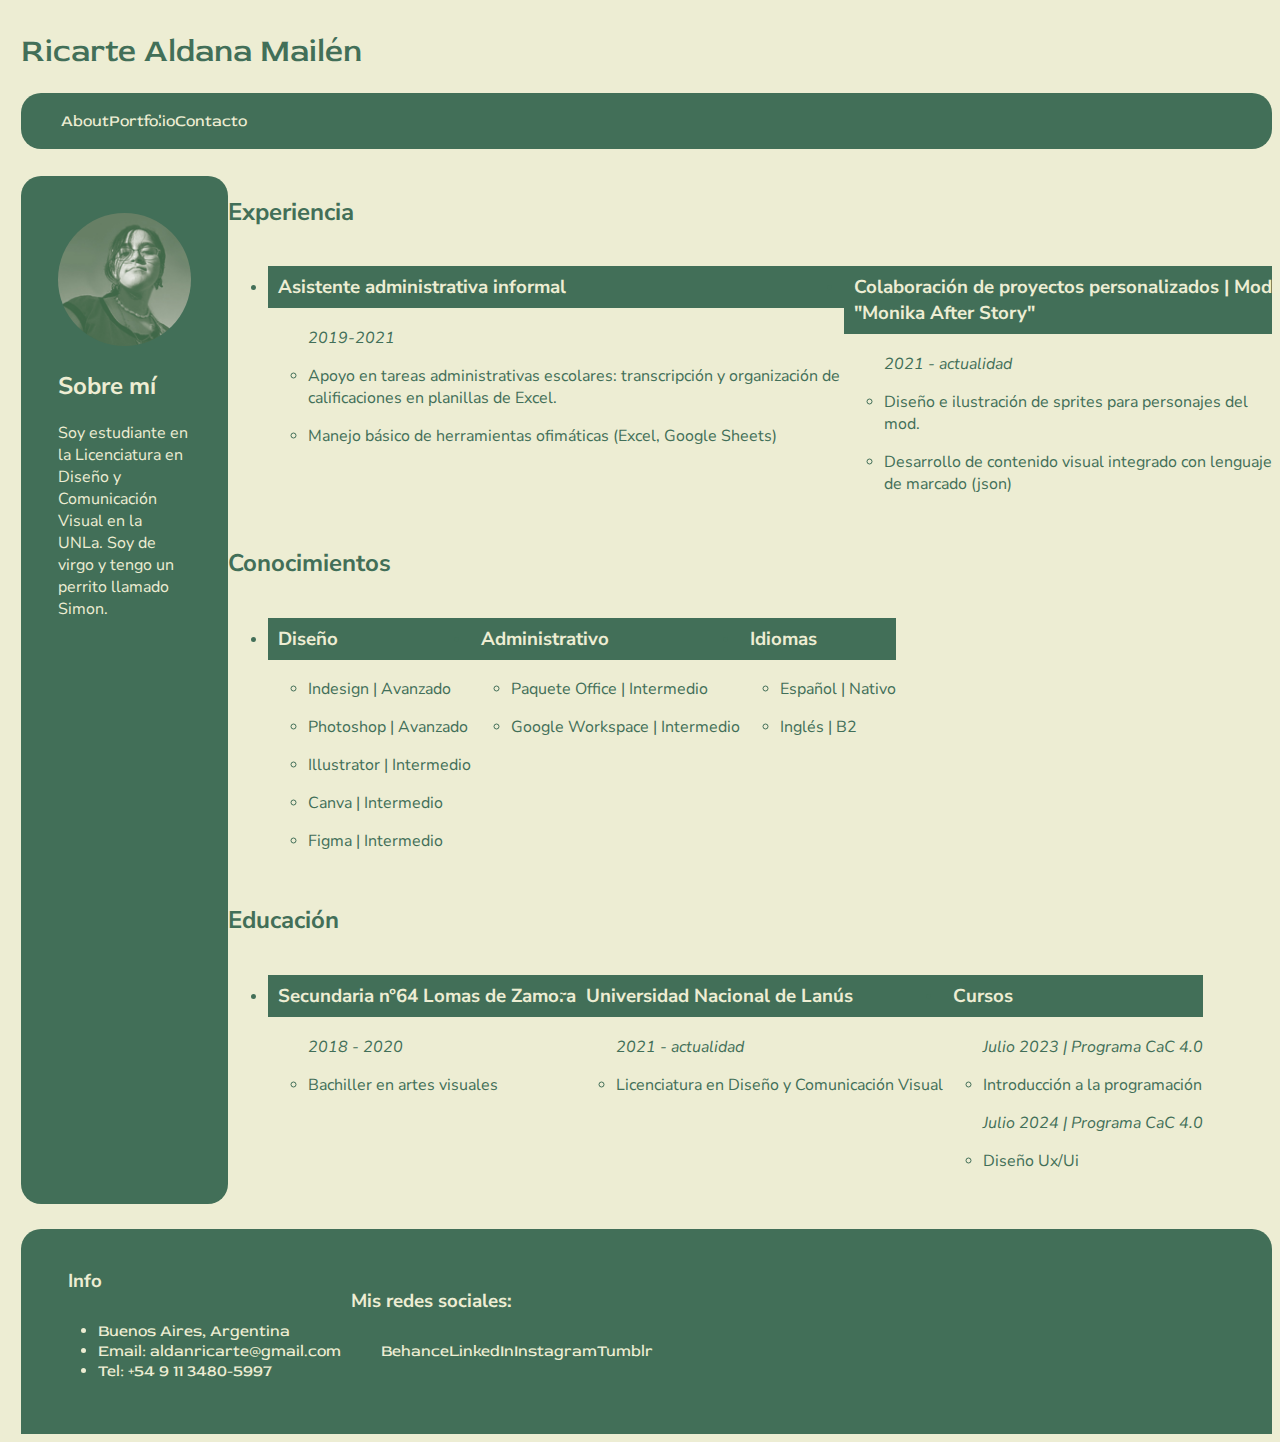
==== commit a11a07eb: "Preentrega 14/04" ====
--- a/index.html
+++ b/index.html
@@ -11,14 +11,15 @@
 
 </head>
 <body>
-
-</body>
     <header> <h1>Ricarte Aldana Mailén</h1>
-        <nav class="navega">
-            <ul>
-                <li class="item_nav"><a href="#">About</a></li>
-                <li class="item_nave"><a href="#">Portfolio</a></li>
-                <!--buscar forma de sacar el subrayado del link y el punto del item-->
+        <nav>
+            <ul class="nave">
+                <section class="navegador">
+                    <li class="lilink1"><a href="">About</a></li> <!--no se como hacer q se separen el about y el porfolio-->
+                    <li class="lilink1"><a href=""> Portfolio</a></li>
+                    <li class="lilink3"><a href=""> Contacto</a></li>
+                </section>
+               
             </ul>
         </nav>
     </header>
@@ -27,76 +28,111 @@
         <aside> <!--***SOBRE MI***-->
             <img src="img/profile_pic.jpg" alt="profile picture"> <!--redondear imagen-->
             <h2 class= "aboutme">Sobre mí</h2>
-            <p class="aboutme2">Soy  estudiante en la Licenciatura en Diseño y Comunicación Visual en la UNLa. Soy de virgo y tengo un perrito llamado Simon.</p>
+            <p class="aboutme2">Soy  estudiante en la Licenciatura en Diseño y Comunicación Visual en la UNLa. Soy de virgo y tengo un perrito llamado Simon.</p>       
         </aside>
         <section class="cuerpocv">
-            <section>
-                <section><!--***EXPERIENCIA***-->
-                    <ul  class="experiencia"><h2>Experiencia</h2>
-                        <li>
-                            <ul> <h3>Asistente administrativa informal </h3>
-                            <p class="dates1" >(2019-2020)</p>
-                                <li><p>Apoyo en tareas administrativas escolares: transcripción y organización de calificaciones en planillas de Excel.</p></li>
-                                <li><p> Manejo básico de herramientas ofimáticas (Excel, Google Sheets).</p></li>
-                                <li><p>Trabajo autónomo y cumplimiento de tiempos de entrega.</p></li>
-                            </ul>
-                        </li>
-                        <li>
-                            <ul>  <h3> Colaboración de proyectos personalizados | Mod "Monika After Story" - Proyecto personal / Comunidad DDLC </h3>
-                                <p class="dates2"> (2021 - actualidad) </p>
-                                <li><p>Diseño e ilustración de spritepacks para personajes del mod.</p></li>
-                                <li><p>Desarrollo de contenido visual integrado con lenguaje de marcado(json)</p></li>
-                                <li><p>Adaptación de arte a estilos ya establecidos y creación de elementos originales.</p></li>
-        
-                            </ul>
-                        </li>            
-                    </ul>
-                </section>
-                <section class="conocimientos"        ><!--***Conocimientos (diseño, administrativo, idiomas)***-->
-                    <ul><h2>Conocimientos</h2>
-                        <ul><h3>Diseño</h3>
-                            <li class="p1"><p> Indesign </p></li>
-                            <li class="p2"><p> Photoshop </p></li>
-                            <li class="p3"><p> Illustrator</p></li>
-                            <li class="p4"><p> Canva</p></li>
-                            <li class="p5"><p> Figma</p></li>
+            <section> <h2>Experiencia</h2>
+                <ul class="experiencia">
+                    <li>
+                        <h3>Asistente administrativa informal</h3>
+                        <ul>
+                            <p class="date1">2019-2021</p>
+                            <li><p>Apoyo en tareas administrativas escolares: transcripción y organización de calificaciones en planillas de Excel.</p></li>
+                            <li><p>Manejo básico de herramientas ofimáticas (Excel, Google Sheets)</p></li>
                         </ul>
-                        <ul><h3>Administrativo</h3>
-                            <li class="p6"><p>Paquete office  </p></li>
+                    </li>
+                    <li>
+                        <h3>Colaboración de proyectos personalizados | Mod "Monika After Story"</h3>
+                        <ul>
+                            <p class="date2">2021 - actualidad</p>
+                            <li><p>Diseño e ilustración de sprites para personajes del mod.</p></li>
+                            <li><p>Desarrollo de contenido visual integrado con lenguaje de marcado (json)</p></li>
                         </ul>
-                        <ul><h3>Idiomas</h3>
-                            <li class="p7"><p>Español Nativo</p></li>
-                            <li class="p8"><p>Inglés B1</p> </li>
-                        </ul>
-                    </ul>
-                </section>
-                <section><!--***EDUCACION***-->
-                <ul>
-                <h2>Educación</h2>
-                <li><p>Secundaria n°64 Lomas de Zamora</p></li>
-                    <li>Universidad Nacional de Lanús | Lic. diseño y comunicación visual</li>
-                <h2>Cursos</h2>
-                <li><p>Introducción a la programación 
-                        Julio 2023 | Programa codo a codo 4.0</p></li>
-                
-                <li><p>Introducción al Diseño Ux/Ui
-                        Julio 2024 | Programa codo a codo 4.0</p></li>
+                    </li>
                 </ul>
             </section>
+            <section> <h2>Conocimientos</h2>
+                <ul class="conocimiento"> <!--No se porque no ocupa todo el ancho como las secciones de educaicon y la de experiencia-->
+                    <li>
+                        <h3>Diseño</h3>
+                        <ul>
+                          <li><p>Indesign | Avanzado</p></li>
+                          <li><p>Photoshop | Avanzado</p></li>
+                          <li><p>Illustrator | Intermedio</p></li>
+                          <li><p>Canva | Intermedio</p></li>
+                          <li><p>Figma | Intermedio</p></li>
+                        </ul>
+                    </li>
+                    <li>
+                        <h3>Administrativo</h3>
+                        <ul>
+                          <li><p>Paquete Office | Intermedio</p></li>
+                          <li><p>Google Workspace | Intermedio</p></li>
+                        </ul>
+                    </li>
+                    <li>
+                        <h3>Idiomas</h3>
+                        <ul>
+                          <li><p>Español | Nativo</p></li>
+                          <li><p>Inglés | B2</p></li>
+                        </ul>
+                    </li>
+                </ul>
             </section>
-            
+            <section> <h2>Educación</h2>
+                <ul class="educacion">
+                    <li>
+                        <h3>Secundaria n°64 Lomas de Zamora</h3>
+                        <ul><p class="date3">2018 - 2020</p>
+                          <li><p>Bachiller en artes visuales</p></li>
+                        </ul>
+                    </li>
+                    <li>
+                        <h3>Universidad Nacional de Lanús</h3>
+                        <ul><p class="date4">2021 - actualidad</p>
+                          <li><p>Licenciatura en Diseño y Comunicación Visual</p></li>
+                        </ul>
+                    </li>
+                    <li>
+                        <h3>Cursos</h3>
+                        <ul><p class="date5">Julio 2023 | Programa CaC 4.0 </p>
+                            <li><p>Introducción a la programación</p></li>
+                        </ul>
+                        <ul><p class="date6">Julio 2024 | Programa CaC 4.0 </p>
+                            <li><p>Diseño Ux/Ui</p></li>
+                        </ul>
+                    </li>
+                </ul>
+            </section>
         </section>
 
-        
     </main>
     <footer>
-        <p class="contacto" >  contacto o redes 
-            
-        </p>
+        <section>
+            <h3>Info</h3>
+            <ul>
+                <li class="fooli1">Buenos Aires, Argentina</li>
+                <li class="fooli2">Email: aldanricarte@gmail.com</li>
+                <li class="fooli3">Tel: +54 9 11 3480-5997</li>
+                   <!--Buscar iconos localizacion, correo y tel-->
+        
+            </ul>
+        </section>
+        <section>
+            <h3>Mis redes sociales:</h3>
+            <ul class="redes">
+                <li class="fooli4"><a href="https://www.behance.net/aaldanaricarte">Behance</a></li>
+                <li class="fooli5"><a href="https://www.linkedin.com/in/neliamricarte/">LinkedIn</a></li>
+                <li class="fooli6"><a href="https://www.instagram.com/_neliamr/">Instagram</a></li>
+                <li class="fooli6"><a href="https://neliamricarte.tumblr.com">Tumblr</a></li>
+                <!--Buscar que se separen. Buscar iconos redes-->
+                
+            </ul>
+        </section>
     </footer>
 
 
-
+</body>
 </html>
 <!--
 
--- a/styles.css
+++ b/styles.css
@@ -4,91 +4,84 @@
     background-color: #ededd3;
     display: flex;
     flex-direction: column;
+    padding-left: 1%;
+}
+header{
+    color: #426f58;
+    background-color: #ededd3;
+    padding-top: 2px;
+    padding-bottom: 2px;
+    flex-direction: row;
+    
 }
 main{
     display: flex;
-    flex-direction: row;
-}
-
-header{
-    color: #426f58;
-    background-color: #ededd3;
-    padding-top: 1%;
-    padding-bottom: 1%;
-    display: flex;
-    flex-direction: column;
 }
 
 nav{
     background-color: #426f58;
     border-radius: 20px;
-     /*que seas medio transparente maybe, no tan tosco*/
     margin-bottom: 2%;
     padding-top: 2px;
     padding-bottom: 2px;
-    display: flex;
-    flex-direction: row;
+    list-style: none;
 }
 a{
     color: #ededd3;
     text-decoration: none;
+    list-style-type: none;
     display: flex;
     flex-direction: row;
-   
 }
-
 aside{
     background-color: #426f58;
     padding: 3%;
     border-radius: 20px;
     width:15%;
     align-items: center;
-    display: flex;
     flex-direction: column;
-    margin-bottom: 2%;
 }
 img{
     border-radius: 200px;   
-    flex-wrap: wrap;
-    flex-direction: column;
     width: 100%;
-    
 }
 
 footer{
     background-color: #426f58;
-    padding: 10px;
-    border-top-left-radius:30px;
-    border-top-right-radius: 30px; 
+    border-top-right-radius: 20px;
+    border-top-left-radius: 20px;
+    margin-top: 2%;
+    padding-top: 1%;
+    padding-bottom: 3%;
+    padding-left: 3%;
+    display: flex;
+    flex-direction: row;
+    align-items: center;
 }
 h1{
     font-family: "Red Rose", serif;
     font-optical-sizing: auto;
     font-weight: 500;
-    font-style: normal;
+    font-style: normal;   
 }
 
 h2{
     color: #426f58;
     font-family: "Nunito Sans", sans-serif;
     font-optical-sizing: auto;
-    font-weight: <weight>;
-    font-style: normal;
-    font-variation-settings:
-      "wdth" 100,
-      "YTLC" 500;
 }
+
 h3{
     color: #ededd3;
     background-color: #426f58;
     padding-top: 8px;
     padding-bottom: 8px;
     padding-left: 10px;
-    width: 60%
     font-family: "Nunito Sans", sans-serif;
     font-optical-sizing: auto;
-    font-weight: <weight>;
     font-style: normal;
+    list-style: none;
+    
  
 }
 p{
@@ -98,39 +91,62 @@
     font-weight: <weight>;
     font-style: normal;
     font-variation-settings:
-      "wdth" 100,
-      "YTLC" 500;
 }
 ul{
     color: #426f58;
     font-family: "Red Rose", serif;
     font-optical-sizing: auto;
-    font-weight: <weight>;
     font-style: normal;
 }
+.navegador{
+    display: flex;
+    flex-direction: row;
+    margin-right: 10%;
+}
+.lilink1, .lilink2{
+    list-style: none;
+}
 
-.item_nav, .item_nave{ 
-    list-style: none;
-    /*ver flexbox de neuvo, como hacer que los dos cosos de nav esten uno al lado del otro*/
-    font-family: "Petrona", serif;
-    font-optical-sizing: auto;
-    font-weight: <weight>;
-    font-style: normal;
-   
-}
 .aboutme, .aboutme2{
     color: #ededd3;
-    
 }
-.conocimientos{
-   width: auto;
+.cuerpocv{
+    display: flex;
+    flex-direction: column;
 }
-.names{
+
+.experiencia{
     display: flex;
-    flex-direction:row ;
+    flex-direction: row;
+}
+.conocimiento{
+    display: flex;
+    flex-direction: row;
+} /*No se porque no esta occupando el ancho restante,arreglar.*/ 
+.educacion{
+    display: flex;
+    flex-direction: row;
+}
+.contacto{
+    color: #ededd3;
+}
+
+.contact1{
+    color: #ededd3;
+}
+/*ESTILOS ITALICO. BOLD ETC*/
+.date1 , .date2 , .date3 , .date4 , .date5 , .date6{
+    font-style: italic;
 }
 
 
+.redes{
+    display: flex;
+    list-style: none; /*buscar forma que se separen*/
+}
+.fooli1 , .fooli2 , .fooli3 , .fooli4 , .fooli5 , .fooli6{
+    color: #ededd3;
+}
 
 /* 
 
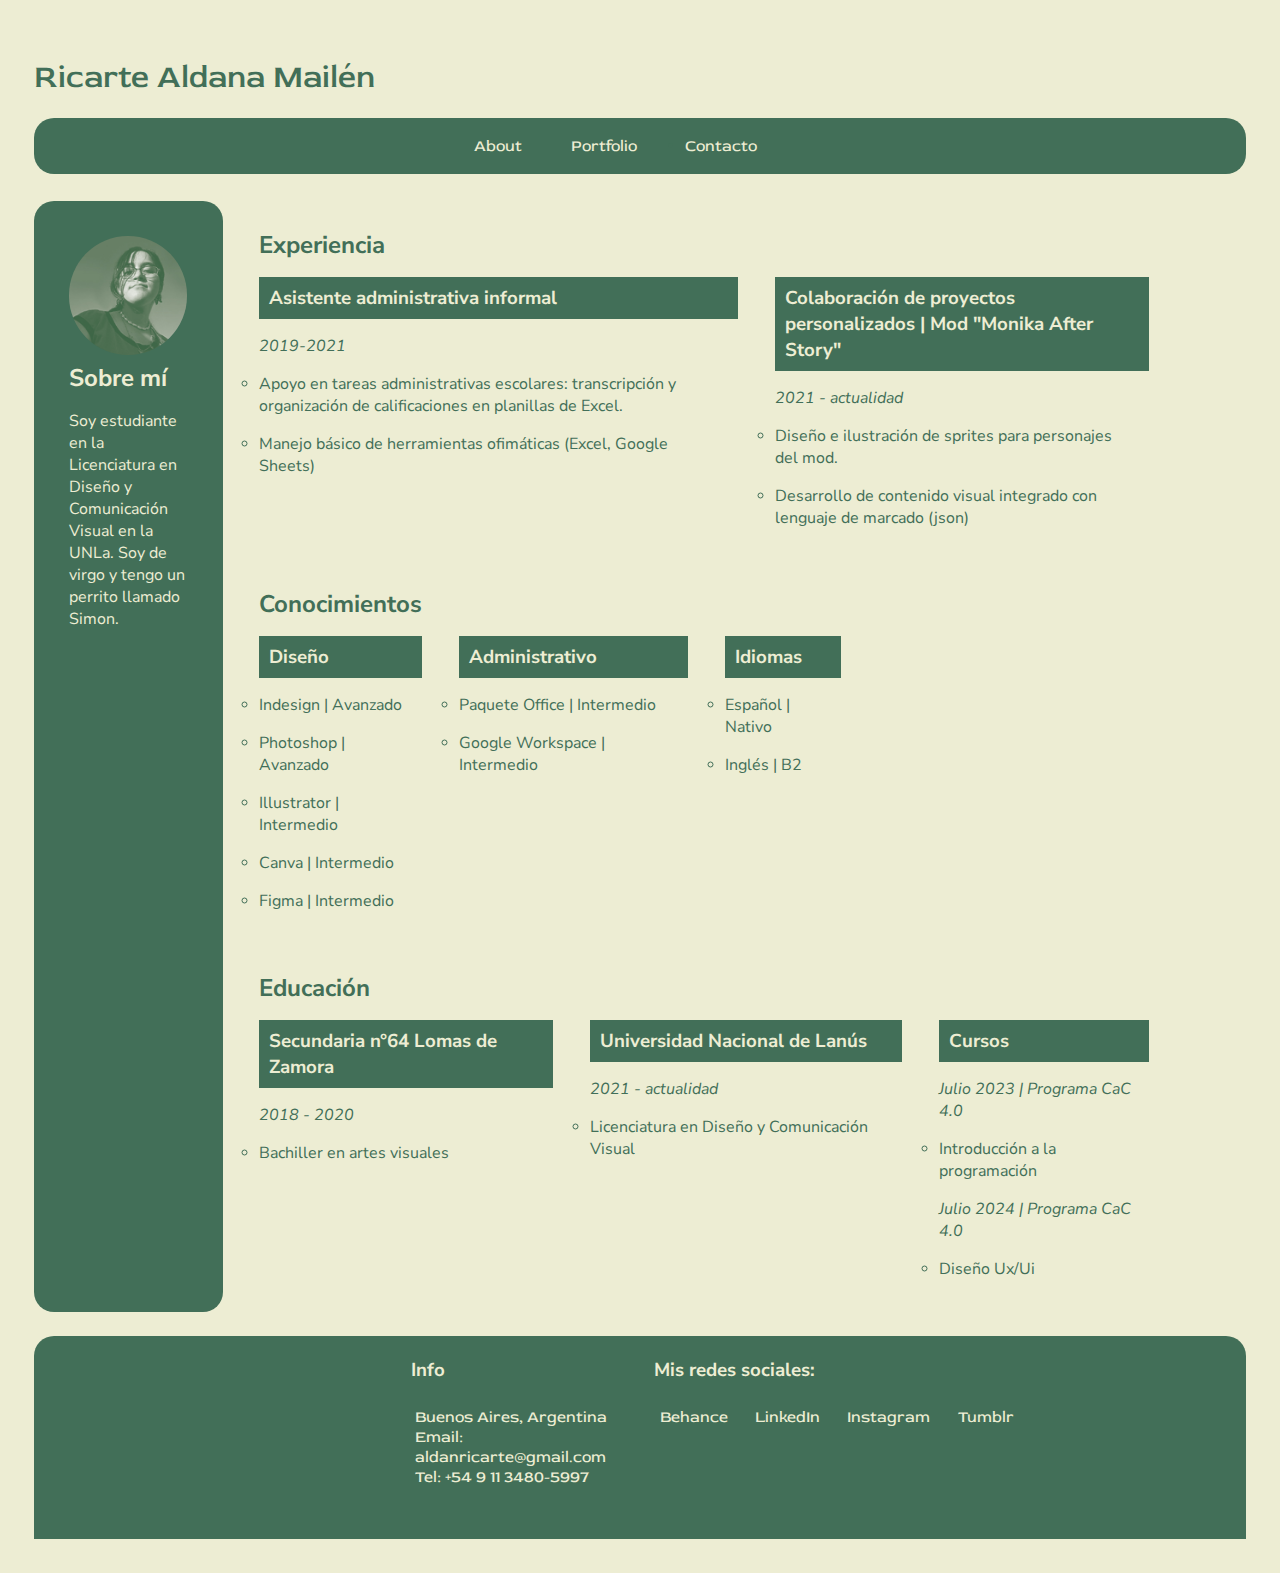
==== commit 07b52472: "se arreglaron espacios entre listas. Se agregaron mas padding y margin. falta arreglar ancho de cate" ====
--- a/index.html
+++ b/index.html
@@ -4,7 +4,7 @@
     <meta charset="UTF-8">
     <title>Ricarte Aldana Mailén</title>
     <link href="styles.css" rel="stylesheet" type="text/css">
-    <link rel="icon" type="image/png" href="/prueba-clase1/img/favicon.png">
+    <link rel="icon" type="image/x-icon" href="./img/favicon.ico">
     <link rel="preconnect" href="https://fonts.googleapis.com">
     <link rel="preconnect" href="https://fonts.gstatic.com" crossorigin>
     <link href="https://fonts.googleapis.com/css2?family=Nunito+Sans:ital,opsz,wght@0,6..12,200..1000;1,6..12,200..1000&family=Petrona:ital,wght@0,100..900;1,100..900&family=Red+Rose:wght@300..700&display=swap" rel="stylesheet">
@@ -26,12 +26,12 @@
 
     <main>
         <aside> <!--***SOBRE MI***-->
-            <img src="img/profile_pic.jpg" alt="profile picture"> <!--redondear imagen-->
+            <img src="img/profile_pic.jpg" alt="profile picture">
             <h2 class= "aboutme">Sobre mí</h2>
             <p class="aboutme2">Soy  estudiante en la Licenciatura en Diseño y Comunicación Visual en la UNLa. Soy de virgo y tengo un perrito llamado Simon.</p>       
         </aside>
         <section class="cuerpocv">
-            <section> <h2>Experiencia</h2>
+            <section class="cuerpo2"><h2>Experiencia</h2>
                 <ul class="experiencia">
                     <li>
                         <h3>Asistente administrativa informal</h3>
@@ -108,6 +108,7 @@
 
     </main>
     <footer>
+        <!--La idea es que info quede a la izquierda y las redes en el centro, no se como explicarlo. Por ahora los dos quedan en el centro, cambiar.-->
         <section>
             <h3>Info</h3>
             <ul>
--- a/styles.css
+++ b/styles.css
@@ -4,7 +4,7 @@
     background-color: #ededd3;
     display: flex;
     flex-direction: column;
-    padding-left: 1%;
+    padding: 2%;    
 }
 header{
     color: #426f58;
@@ -16,6 +16,7 @@
 }
 main{
     display: flex;
+    padding-right: 2%;
 }
 
 nav{
@@ -32,6 +33,9 @@
     list-style-type: none;
     display: flex;
     flex-direction: row;
+}
+a :hover {
+    color: blue;
 }
 aside{
     background-color: #426f58;
@@ -51,12 +55,14 @@
     border-top-right-radius: 20px;
     border-top-left-radius: 20px;
     margin-top: 2%;
+    margin-bottom: 0%;
     padding-top: 1%;
     padding-bottom: 3%;
     padding-left: 3%;
     display: flex;
     flex-direction: row;
-    align-items: center;
+    justify-content: center;
+   
 }
 h1{
     font-family: "Red Rose", serif;
@@ -69,6 +75,8 @@
     color: #426f58;
     font-family: "Nunito Sans", sans-serif;
     font-optical-sizing: auto;
+    margin-top: 3%;
+    margin-bottom: 0%;
 }
 
 h3{
@@ -81,6 +89,7 @@
     font-optical-sizing: auto;
     font-style: normal;
     list-style: none;
+    margin: 0%
     
  
 }
@@ -97,11 +106,18 @@
     font-family: "Red Rose", serif;
     font-optical-sizing: auto;
     font-style: normal;
-}
+    margin-left: 0%;
+    padding-left: 0%;
+}
+li{
+  margin-right: 4%;
+  margin-left: 0%;
+}
+
 .navegador{
     display: flex;
     flex-direction: row;
-    margin-right: 10%;
+    justify-content: center;
 }
 .lilink1, .lilink2{
     list-style: none;
@@ -113,19 +129,24 @@
 .cuerpocv{
     display: flex;
     flex-direction: column;
+    padding-left: 3%;
+    padding-right: 3%;
 }
 
 .experiencia{
     display: flex;
     flex-direction: row;
+    list-style: none;
 }
 .conocimiento{
     display: flex;
     flex-direction: row;
-} /*No se porque no esta occupando el ancho restante,arreglar.*/ 
+    list-style: none;
+} 
 .educacion{
     display: flex;
     flex-direction: row;
+    list-style: none;
 }
 .contacto{
     color: #ededd3;
@@ -146,6 +167,10 @@
 }
 .fooli1 , .fooli2 , .fooli3 , .fooli4 , .fooli5 , .fooli6{
     color: #ededd3;
+    margin-left: 3%;
+    padding-left: 3%;
+    list-style: none;
+
 }
 
 /* 
